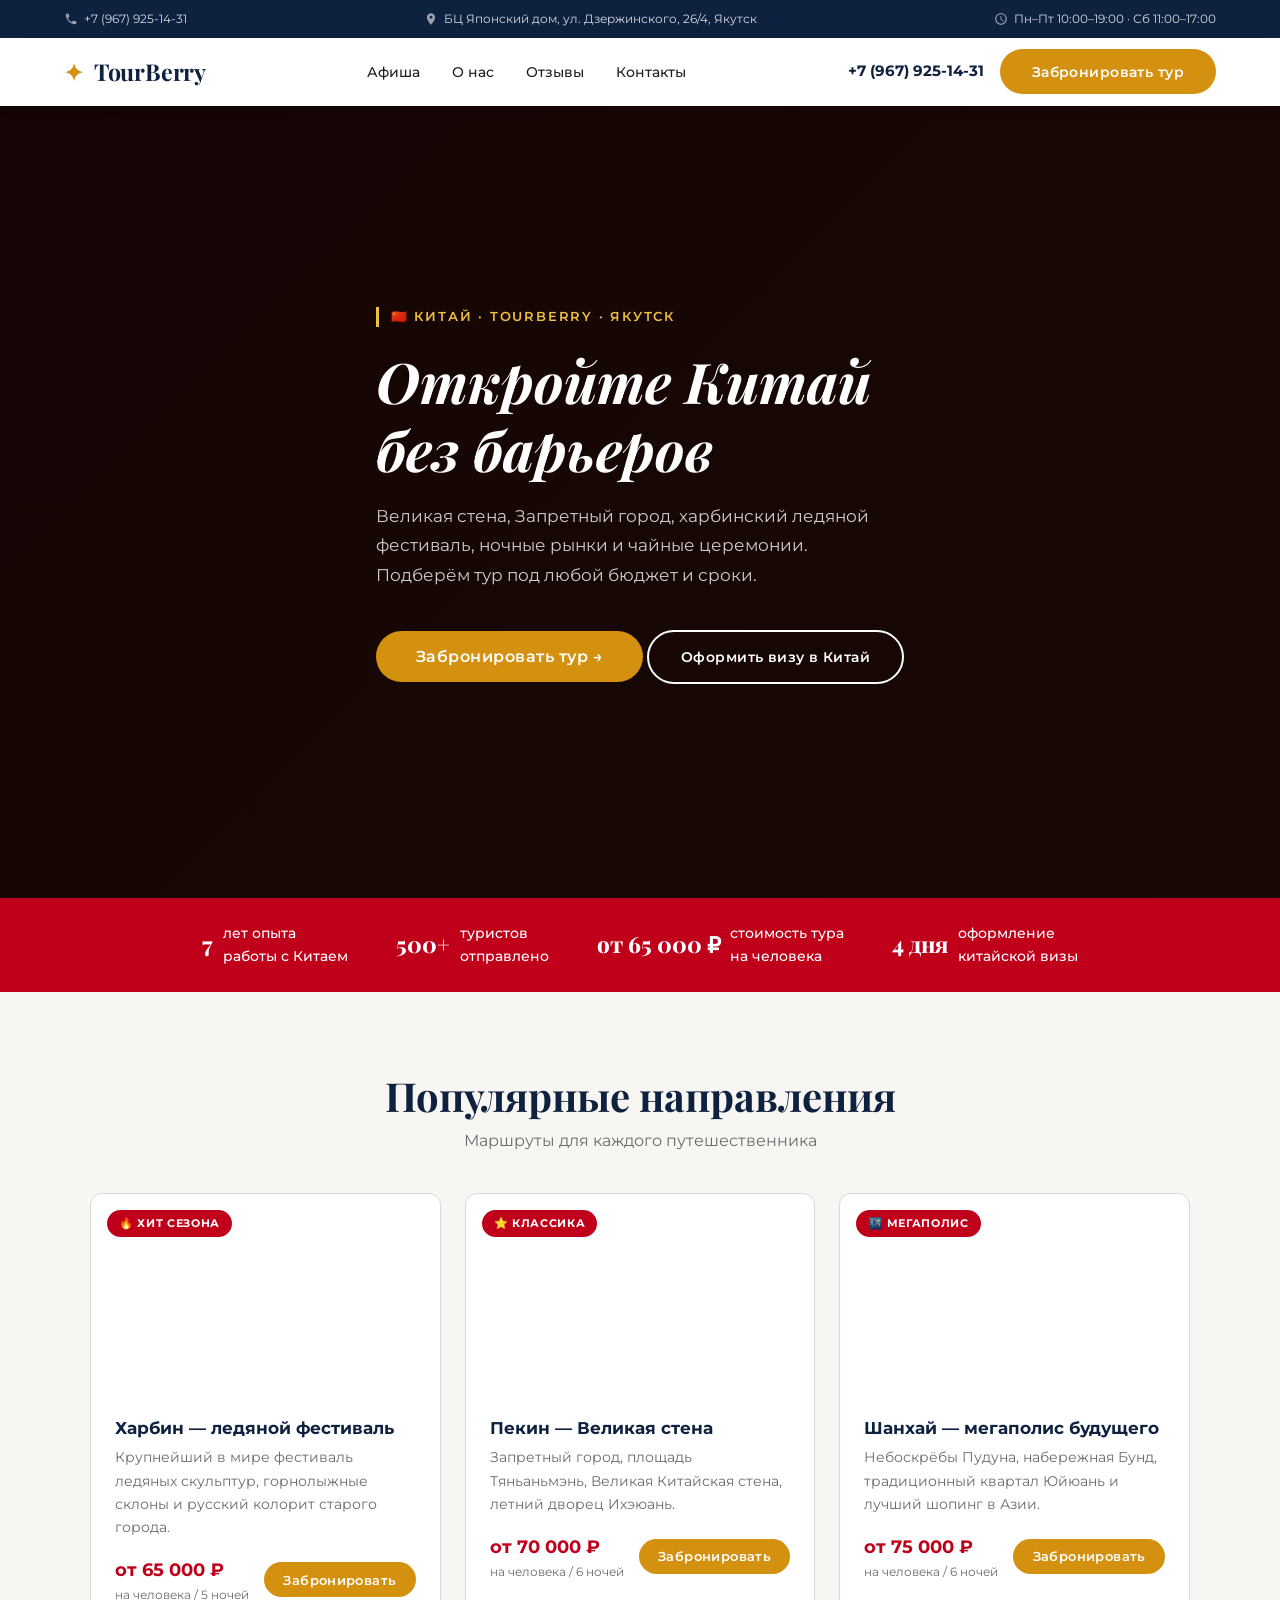
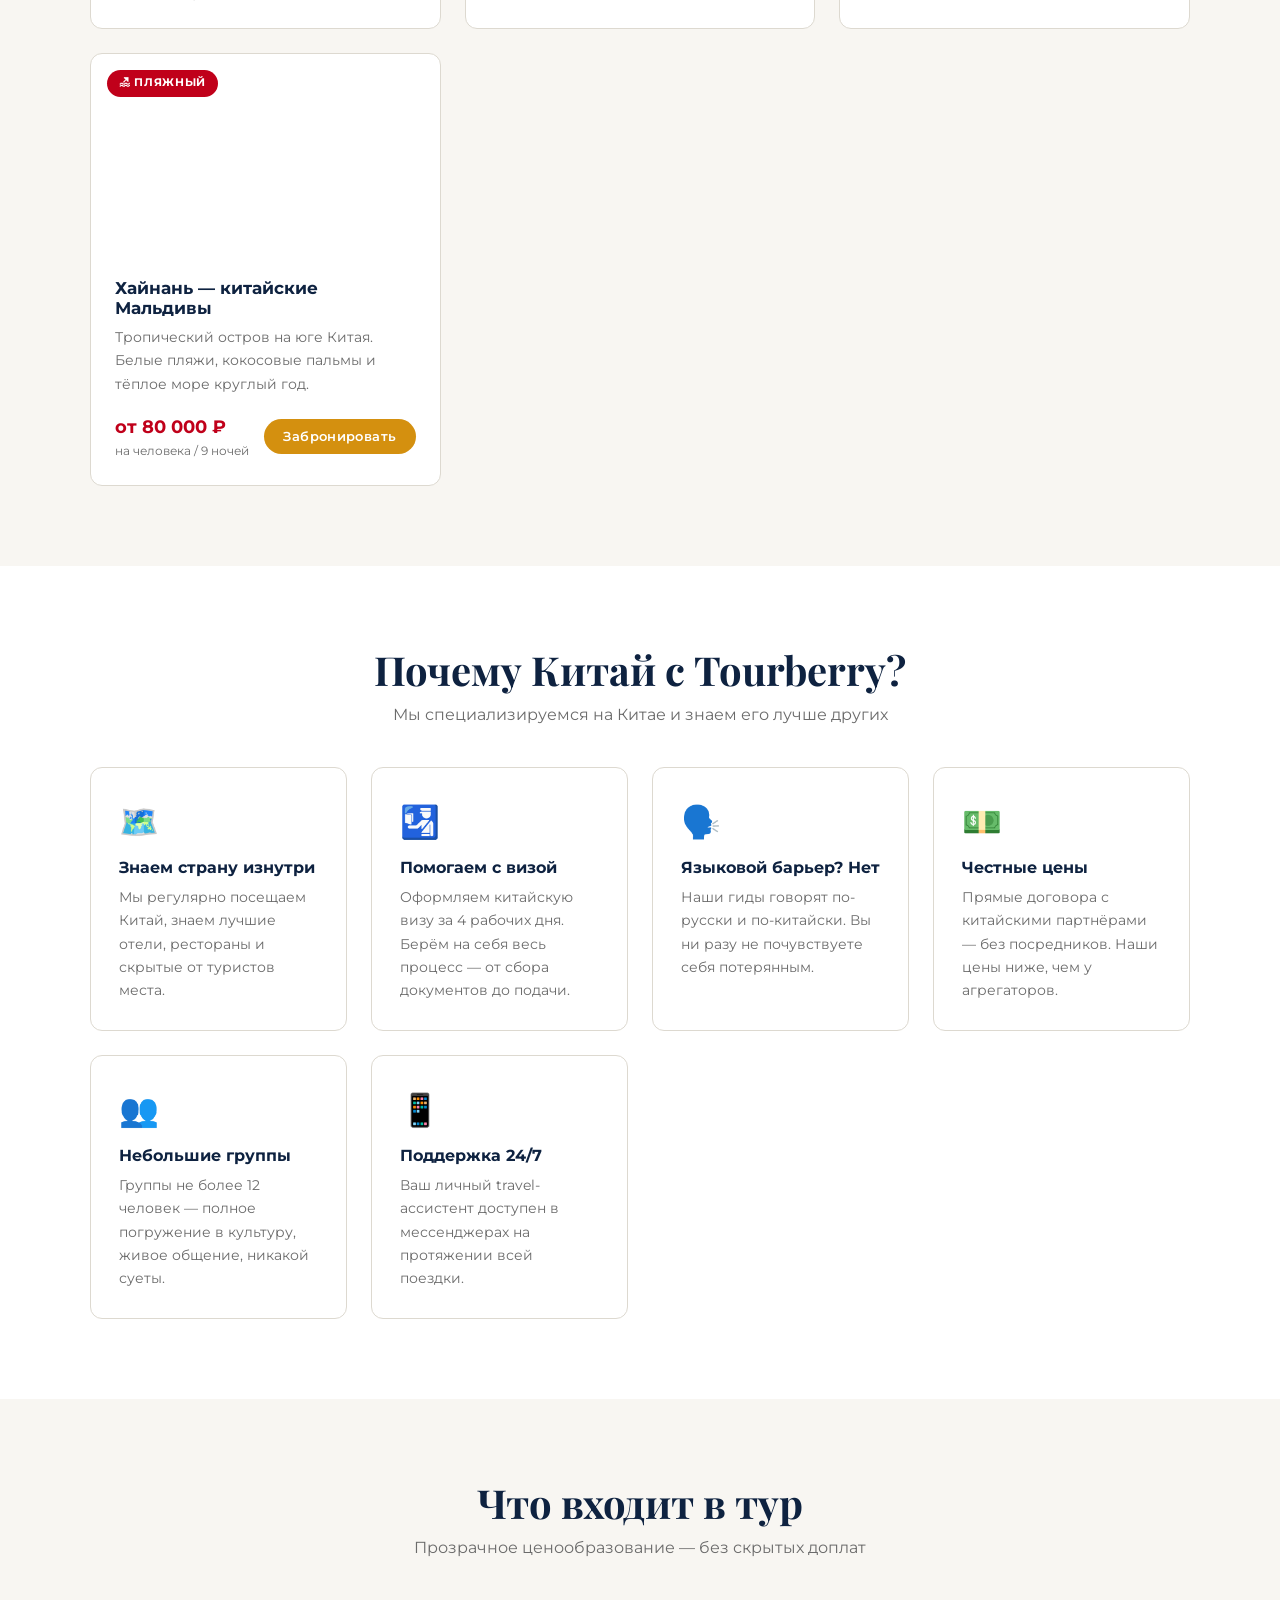
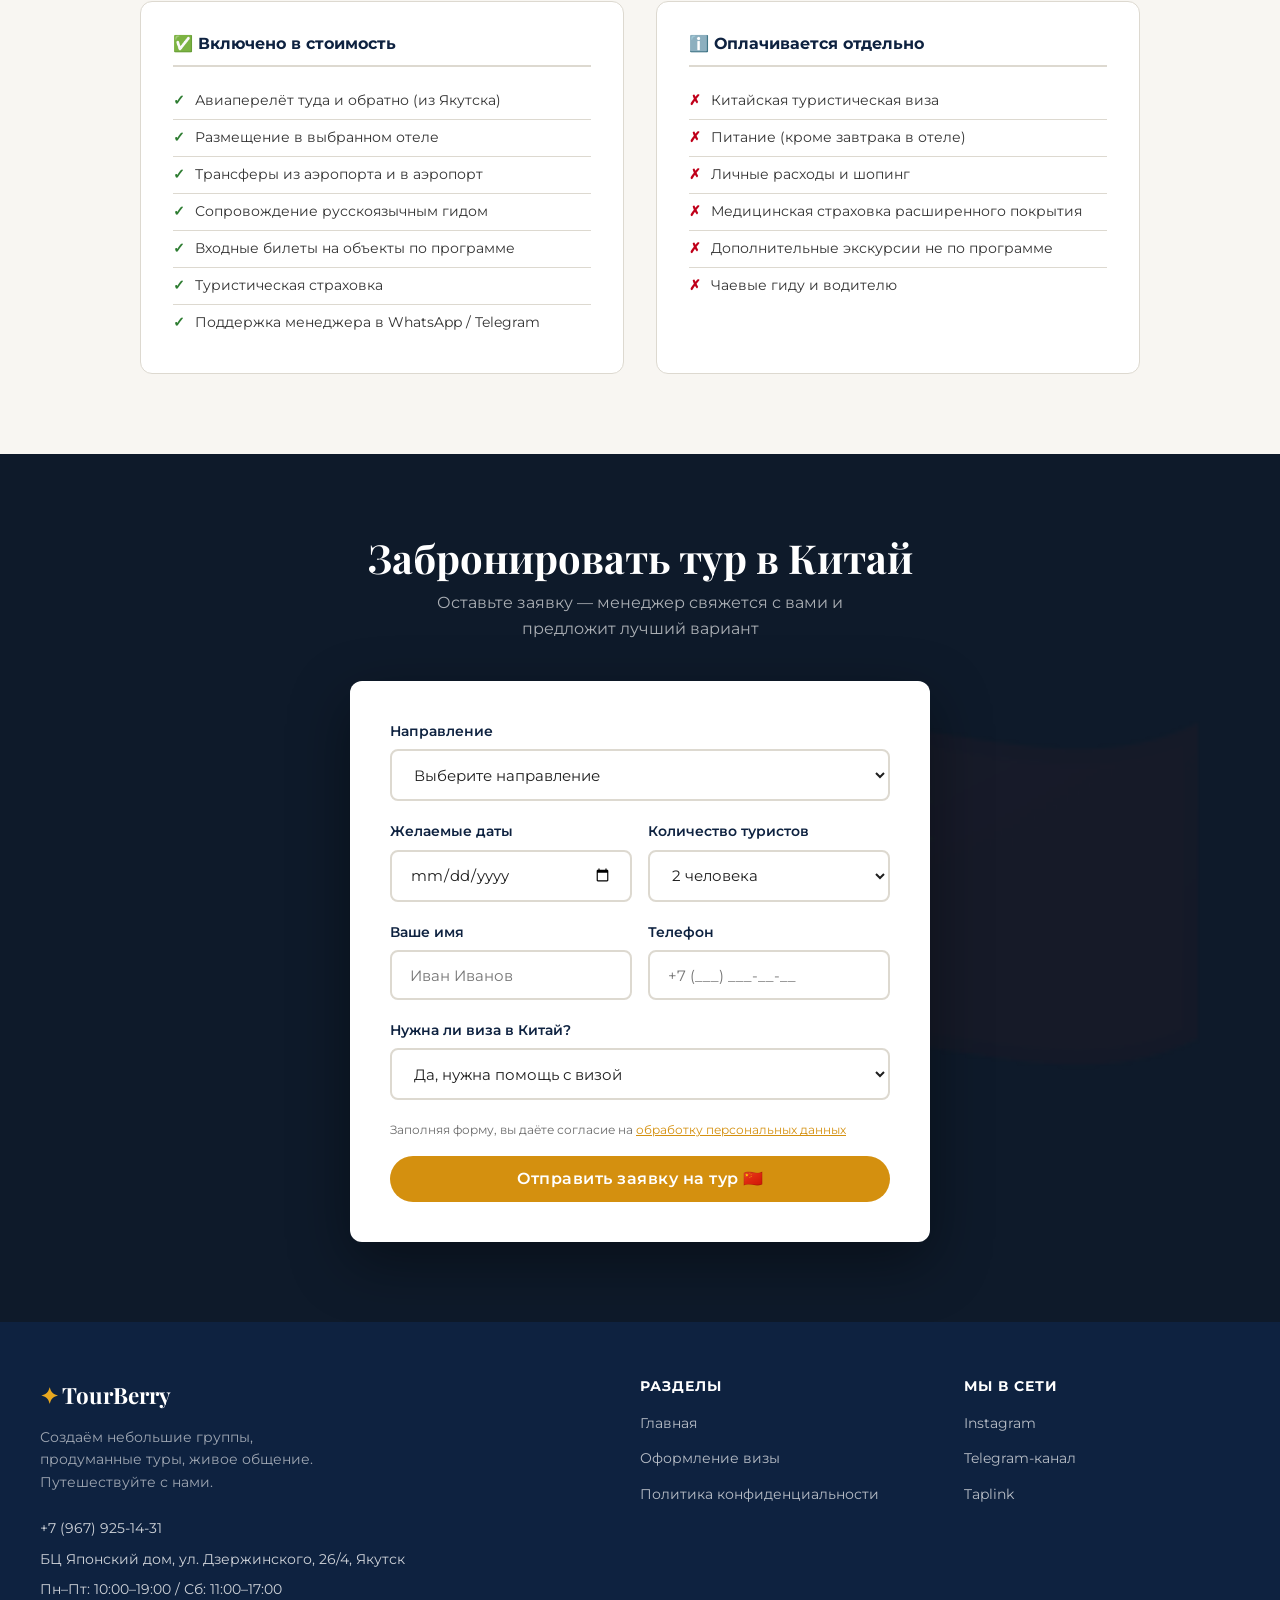
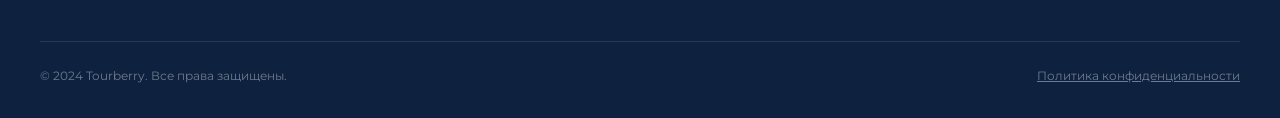
==== china.html @ c513f555 "Initial release: Tourberry travel agency website Full landing page with tour slider, booking modals," ====
<!DOCTYPE html>
<html lang="ru">
<head>
    <meta charset="UTF-8">
    <meta name="viewport" content="width=device-width, initial-scale=1.0">
    <title>Туры в Китай — Tourberry | Якутск</title>
    <meta name="description" content="Туры в Китай из Якутска от турагентства Tourberry. Харбин, Пекин, Шанхай, Хайнань. Лучшие цены, группы от 2 человек, помощь с визой.">
    <link rel="preconnect" href="https://fonts.googleapis.com">
    <link rel="preconnect" href="https://fonts.gstatic.com" crossorigin>
    <link href="https://fonts.googleapis.com/css2?family=Montserrat:ital,wght@0,300;0,400;0,500;0,600;0,700;0,800;1,400&family=Playfair+Display:ital,wght@0,400;0,600;0,700;1,400&display=swap" rel="stylesheet">
    <link rel="stylesheet" href="style.css">
    <style>
        /* HERO */
        .china-hero {
            position: relative;
            background: #1a0a04;
            min-height: 88vh;
            display: flex;
            align-items: center;
            overflow: hidden;
        }
        .china-hero-bg {
            position: absolute;
            inset: 0;
            background-image: url('https://images.unsplash.com/photo-1508804185872-d7badad00f7d?w=1920&q=80');
            background-size: cover;
            background-position: center 40%;
            opacity: .4;
        }
        .china-hero-overlay {
            position: absolute;
            inset: 0;
            background: linear-gradient(135deg, rgba(20,5,5,.88) 0%, rgba(20,5,5,.35) 100%);
        }
        .china-hero-content {
            position: relative;
            z-index: 2;
            max-width: 1200px;
            margin: 0 auto;
            padding: 5rem 1.5rem 6rem;
        }
        .china-eyebrow {
            display: inline-block;
            color: #f0c040;
            font-size: .8rem;
            font-weight: 600;
            letter-spacing: .14em;
            text-transform: uppercase;
            margin-bottom: 1.25rem;
            border-left: 3px solid #f0c040;
            padding-left: .75rem;
        }
        .china-hero-content h1 { color: #fff; max-width: 680px; margin-bottom: 1.25rem; font-style: italic; }
        .china-hero-content p { color: rgba(255,255,255,.8); font-size: 1.05rem; max-width: 520px; margin-bottom: 2.5rem; line-height: 1.75; }

        /* FACTS STRIP */
        .facts-strip {
            background: #c0001a;
            padding: 1.5rem;
        }
        .facts-inner {
            max-width: 1100px;
            margin: 0 auto;
            display: flex;
            flex-wrap: wrap;
            gap: 1rem 3rem;
            justify-content: center;
        }
        .fact-item { display: flex; align-items: center; gap: .6rem; color: #fff; font-size: .9rem; font-weight: 500; }
        .fact-item span.n { font-size: 1.4rem; font-weight: 800; font-family: 'Playfair Display', serif; }

        /* DESTINATIONS */
        .dest-section { padding: 5rem 1.5rem; background: var(--off-white); }
        .dest-grid {
            max-width: 1100px;
            margin: 0 auto;
            display: grid;
            grid-template-columns: repeat(auto-fit, minmax(260px, 1fr));
            gap: 1.5rem;
        }
        .dest-card {
            border-radius: var(--radius);
            overflow: hidden;
            border: 1px solid var(--border);
            background: #fff;
            transition: all .28s;
        }
        .dest-card:hover { box-shadow: var(--shadow-lg); transform: translateY(-4px); }
        .dest-img {
            height: 200px;
            background-size: cover;
            background-position: center;
            position: relative;
        }
        .dest-badge {
            position: absolute;
            top: 1rem;
            left: 1rem;
            background: #c0001a;
            color: #fff;
            font-size: .7rem;
            font-weight: 700;
            letter-spacing: .06em;
            text-transform: uppercase;
            padding: .28rem .75rem;
            border-radius: 50px;
        }
        .dest-body { padding: 1.5rem; }
        .dest-body h3 {
            font-family: 'Montserrat', sans-serif;
            font-size: 1.05rem;
            font-weight: 700;
            color: var(--navy);
            margin-bottom: .5rem;
        }
        .dest-body p { font-size: .88rem; color: var(--muted); line-height: 1.65; margin-bottom: 1rem; }
        .dest-footer { display: flex; justify-content: space-between; align-items: center; }
        .dest-price { font-size: 1.15rem; font-weight: 700; color: #c0001a; }
        .dest-price small { font-size: .75rem; font-weight: 400; color: var(--muted); display: block; }

        /* WHY CHINA */
        .why-china { padding: 5rem 1.5rem; background: #fff; }
        .why-china-grid {
            max-width: 1100px;
            margin: 0 auto;
            display: grid;
            grid-template-columns: repeat(auto-fit, minmax(220px, 1fr));
            gap: 1.5rem;
        }
        .wc-card {
            padding: 1.75rem;
            border-radius: var(--radius);
            border: 1px solid var(--border);
            transition: box-shadow .3s, transform .3s;
        }
        .wc-card:hover { box-shadow: var(--shadow-lg); transform: translateY(-4px); }
        .wc-icon { font-size: 2rem; margin-bottom: .75rem; }
        .wc-card h3 {
            font-family: 'Montserrat', sans-serif;
            font-size: .98rem;
            font-weight: 700;
            color: var(--navy);
            margin-bottom: .5rem;
        }
        .wc-card p { font-size: .88rem; color: var(--muted); line-height: 1.65; }

        /* INCLUDED */
        .included-section { padding: 5rem 1.5rem; background: var(--off-white); }
        .included-inner {
            max-width: 1000px;
            margin: 0 auto;
            display: grid;
            grid-template-columns: 1fr 1fr;
            gap: 2rem;
        }
        .incl-card {
            background: #fff;
            border-radius: var(--radius);
            padding: 2rem;
            border: 1px solid var(--border);
        }
        .incl-card h3 {
            font-family: 'Montserrat', sans-serif;
            font-weight: 700;
            font-size: 1rem;
            color: var(--navy);
            margin-bottom: 1rem;
            padding-bottom: .75rem;
            border-bottom: 2px solid var(--border);
        }
        .incl-card ul { list-style: none; padding: 0; }
        .incl-card li {
            font-size: .9rem;
            color: #333;
            padding: .45rem 0;
            border-bottom: 1px solid var(--border);
            display: flex;
            align-items: flex-start;
            gap: .6rem;
            line-height: 1.5;
        }
        .incl-card li:last-child { border-bottom: none; }
        .incl-card.yes li::before { content: '✓'; color: #2e7d32; font-weight: 700; flex-shrink: 0; }
        .incl-card.no li::before { content: '✗'; color: #c0001a; font-weight: 700; flex-shrink: 0; }

        /* CTA */
        .china-cta { padding: 5rem 1.5rem; background: #0e1a2a; position: relative; overflow: hidden; }
        .china-cta::before {
            content: '🇨🇳';
            position: absolute;
            font-size: 25rem;
            opacity: .04;
            top: 50%;
            right: 5%;
            transform: translateY(-50%);
            pointer-events: none;
        }
        .china-cta-inner { max-width: 580px; margin: 0 auto; position: relative; z-index: 2; }
        .china-cta .section-title h2 { color: #fff; }
        .china-cta .section-title p { color: rgba(255,255,255,.65); }
        .china-cta-card {
            background: #fff;
            border-radius: var(--radius);
            padding: 2.5rem;
            box-shadow: 0 20px 60px rgba(0,0,0,.4);
        }

        @media (max-width: 768px) {
            .included-inner { grid-template-columns: 1fr; }
            .china-hero { min-height: 75vh; }
            .china-hero-content { padding: 4rem 1.5rem 5rem; }
        }
    </style>
</head>
<body>

<!-- TOP BAR -->
<div class="top-bar">
    <div class="top-bar-inner">
        <div class="top-bar-group">
            <svg viewBox="0 0 24 24" fill="currentColor" width="14" height="14"><path d="M6.62 10.79c1.44 2.83 3.76 5.14 6.59 6.59l2.2-2.2c.27-.27.67-.36 1.02-.24 1.12.37 2.33.57 3.57.57.55 0 1 .45 1 1V20c0 .55-.45 1-1 1-9.39 0-17-7.61-17-17 0-.55.45-1 1-1h3.5c.55 0 1 .45 1 1 0 1.25.2 2.45.57 3.57.11.35.03.74-.25 1.02l-2.2 2.2z"/></svg>
            <a href="tel:+79679251431">+7 (967) 925-14-31</a>
        </div>
        <div class="top-bar-group">
            <svg viewBox="0 0 24 24" fill="currentColor" width="14" height="14"><path d="M12 2C8.13 2 5 5.13 5 9c0 5.25 7 13 7 13s7-7.75 7-13c0-3.87-3.13-7-7-7zm0 9.5c-1.38 0-2.5-1.12-2.5-2.5s1.12-2.5 2.5-2.5 2.5 1.12 2.5 2.5-1.12 2.5-2.5 2.5z"/></svg>
            <span>БЦ Японский дом, ул. Дзержинского, 26/4, Якутск</span>
        </div>
        <div class="top-bar-group">
            <svg viewBox="0 0 24 24" fill="currentColor" width="14" height="14"><path d="M11.99 2C6.47 2 2 6.48 2 12s4.47 10 9.99 10C17.52 22 22 17.52 22 12S17.52 2 11.99 2zm.01 18c-4.42 0-8-3.58-8-8s3.58-8 8-8 8 3.58 8 8-3.58 8-8 8zm.5-13H11v6l5.25 3.15.75-1.23-4.5-2.67V7z"/></svg>
            <span>Пн–Пт 10:00–19:00 · Сб 11:00–17:00</span>
        </div>
    </div>
</div>

<!-- NAVBAR -->
<nav class="navbar">
    <div class="nav-inner">
        <a href="index.html" class="nav-logo"><span class="star">✦</span>&nbsp;TourBerry</a>
        <ul class="nav-links">
            <li><a href="index.html#tours">Афиша</a></li>
            <li><a href="index.html#why-us">О нас</a></li>
            <li><a href="index.html#reviews">Отзывы</a></li>
            <li><a href="index.html#contact">Контакты</a></li>
        </ul>
        <div class="nav-cta">
            <a href="tel:+79679251431" class="nav-phone">+7 (967) 925-14-31</a>
            <button class="btn btn-primary" onclick="document.getElementById('china-form').scrollIntoView({behavior:'smooth'})">Забронировать тур</button>
        </div>
        <button class="hamburger" onclick="document.querySelector('.mobile-nav').classList.add('open')" aria-label="Меню">
            <span></span><span></span><span></span>
        </button>
    </div>
</nav>

<div class="mobile-nav">
    <button class="close-btn" onclick="this.closest('.mobile-nav').classList.remove('open')">✕</button>
    <a href="index.html">На главную</a>
    <a href="visa.html">Оформление визы</a>
    <a href="index.html#contact">Контакты</a>
    <a href="tel:+79679251431" class="btn btn-primary">Позвонить</a>
</div>

<!-- HERO -->
<section class="china-hero">
    <div class="china-hero-bg"></div>
    <div class="china-hero-overlay"></div>
    <div class="china-hero-content">
        <div class="china-eyebrow">🇨🇳 Китай · Tourberry · Якутск</div>
        <h1>Откройте Китай<br>без барьеров</h1>
        <p>Великая стена, Запретный город, харбинский ледяной фестиваль, ночные рынки и чайные церемонии. Подберём тур под любой бюджет и сроки.</p>
        <div class="hero-btns">
            <button class="btn btn-primary" onclick="document.getElementById('china-form').scrollIntoView({behavior:'smooth'})" style="font-size:1rem;padding:1rem 2.5rem;">
                Забронировать тур →
            </button>
            <a href="visa.html" class="btn btn-outline">Оформить визу в Китай</a>
        </div>
    </div>
</section>

<!-- FACTS STRIP -->
<div class="facts-strip">
    <div class="facts-inner">
        <div class="fact-item">
            <span class="n">7</span>
            <span>лет опыта<br>работы с Китаем</span>
        </div>
        <div class="fact-item">
            <span class="n">500+</span>
            <span>туристов<br>отправлено</span>
        </div>
        <div class="fact-item">
            <span class="n">от 65 000 ₽</span>
            <span>стоимость тура<br>на человека</span>
        </div>
        <div class="fact-item">
            <span class="n">4 дня</span>
            <span>оформление<br>китайской визы</span>
        </div>
    </div>
</div>

<!-- DESTINATIONS -->
<section class="dest-section">
    <div class="section-title">
        <h2>Популярные направления</h2>
        <p>Маршруты для каждого путешественника</p>
    </div>
    <div class="dest-grid">

        <div class="dest-card">
            <div class="dest-img" style="background-image:url('https://images.unsplash.com/photo-1611591437281-460bfbe1220a?w=800&q=80')">
                <span class="dest-badge">🔥 Хит сезона</span>
            </div>
            <div class="dest-body">
                <h3>Харбин — ледяной фестиваль</h3>
                <p>Крупнейший в мире фестиваль ледяных скульптур, горнолыжные склоны и русский колорит старого города.</p>
                <div class="dest-footer">
                    <div class="dest-price">от 65 000 ₽ <small>на человека / 5 ночей</small></div>
                    <button class="btn btn-primary" style="padding:.6rem 1.2rem;font-size:.82rem;" onclick="document.getElementById('china-form').scrollIntoView({behavior:'smooth'})">Забронировать</button>
                </div>
            </div>
        </div>

        <div class="dest-card">
            <div class="dest-img" style="background-image:url('https://images.unsplash.com/photo-1508804185872-d7badad00f7d?w=800&q=80')">
                <span class="dest-badge">⭐ Классика</span>
            </div>
            <div class="dest-body">
                <h3>Пекин — Великая стена</h3>
                <p>Запретный город, площадь Тяньаньмэнь, Великая Китайская стена, летний дворец Ихэюань.</p>
                <div class="dest-footer">
                    <div class="dest-price">от 70 000 ₽ <small>на человека / 6 ночей</small></div>
                    <button class="btn btn-primary" style="padding:.6rem 1.2rem;font-size:.82rem;" onclick="document.getElementById('china-form').scrollIntoView({behavior:'smooth'})">Забронировать</button>
                </div>
            </div>
        </div>

        <div class="dest-card">
            <div class="dest-img" style="background-image:url('https://images.unsplash.com/photo-1548919973-5cef591cdbc9?w=800&q=80')">
                <span class="dest-badge">🌃 Мегаполис</span>
            </div>
            <div class="dest-body">
                <h3>Шанхай — мегаполис будущего</h3>
                <p>Небоскрёбы Пудуна, набережная Бунд, традиционный квартал Юйюань и лучший шопинг в Азии.</p>
                <div class="dest-footer">
                    <div class="dest-price">от 75 000 ₽ <small>на человека / 6 ночей</small></div>
                    <button class="btn btn-primary" style="padding:.6rem 1.2rem;font-size:.82rem;" onclick="document.getElementById('china-form').scrollIntoView({behavior:'smooth'})">Забронировать</button>
                </div>
            </div>
        </div>

        <div class="dest-card">
            <div class="dest-img" style="background-image:url('https://images.unsplash.com/photo-1559592413-7cec4d0cae2b?w=800&q=80')">
                <span class="dest-badge">🏖 Пляжный</span>
            </div>
            <div class="dest-body">
                <h3>Хайнань — китайские Мальдивы</h3>
                <p>Тропический остров на юге Китая. Белые пляжи, кокосовые пальмы и тёплое море круглый год.</p>
                <div class="dest-footer">
                    <div class="dest-price">от 80 000 ₽ <small>на человека / 9 ночей</small></div>
                    <button class="btn btn-primary" style="padding:.6rem 1.2rem;font-size:.82rem;" onclick="document.getElementById('china-form').scrollIntoView({behavior:'smooth'})">Забронировать</button>
                </div>
            </div>
        </div>

    </div>
</section>

<!-- WHY CHINA WITH US -->
<section class="why-china">
    <div class="section-title">
        <h2>Почему Китай с Tourberry?</h2>
        <p>Мы специализируемся на Китае и знаем его лучше других</p>
    </div>
    <div class="why-china-grid">
        <div class="wc-card">
            <div class="wc-icon">🗺️</div>
            <h3>Знаем страну изнутри</h3>
            <p>Мы регулярно посещаем Китай, знаем лучшие отели, рестораны и скрытые от туристов места.</p>
        </div>
        <div class="wc-card">
            <div class="wc-icon">🛂</div>
            <h3>Помогаем с визой</h3>
            <p>Оформляем китайскую визу за 4 рабочих дня. Берём на себя весь процесс — от сбора документов до подачи.</p>
        </div>
        <div class="wc-card">
            <div class="wc-icon">🗣️</div>
            <h3>Языковой барьер? Нет</h3>
            <p>Наши гиды говорят по-русски и по-китайски. Вы ни разу не почувствуете себя потерянным.</p>
        </div>
        <div class="wc-card">
            <div class="wc-icon">💵</div>
            <h3>Честные цены</h3>
            <p>Прямые договора с китайскими партнёрами — без посредников. Наши цены ниже, чем у агрегаторов.</p>
        </div>
        <div class="wc-card">
            <div class="wc-icon">👥</div>
            <h3>Небольшие группы</h3>
            <p>Группы не более 12 человек — полное погружение в культуру, живое общение, никакой суеты.</p>
        </div>
        <div class="wc-card">
            <div class="wc-icon">📱</div>
            <h3>Поддержка 24/7</h3>
            <p>Ваш личный travel-ассистент доступен в мессенджерах на протяжении всей поездки.</p>
        </div>
    </div>
</section>

<!-- INCLUDED/EXCLUDED -->
<section class="included-section">
    <div class="section-title">
        <h2>Что входит в тур</h2>
        <p>Прозрачное ценообразование — без скрытых доплат</p>
    </div>
    <div class="included-inner">
        <div class="incl-card yes">
            <h3>✅ Включено в стоимость</h3>
            <ul>
                <li>Авиаперелёт туда и обратно (из Якутска)</li>
                <li>Размещение в выбранном отеле</li>
                <li>Трансферы из аэропорта и в аэропорт</li>
                <li>Сопровождение русскоязычным гидом</li>
                <li>Входные билеты на объекты по программе</li>
                <li>Туристическая страховка</li>
                <li>Поддержка менеджера в WhatsApp / Telegram</li>
            </ul>
        </div>
        <div class="incl-card no">
            <h3>ℹ️ Оплачивается отдельно</h3>
            <ul>
                <li>Китайская туристическая виза</li>
                <li>Питание (кроме завтрака в отеле)</li>
                <li>Личные расходы и шопинг</li>
                <li>Медицинская страховка расширенного покрытия</li>
                <li>Дополнительные экскурсии не по программе</li>
                <li>Чаевые гиду и водителю</li>
            </ul>
        </div>
    </div>
</section>

<!-- CTA FORM -->
<section class="china-cta" id="china-form">
    <div class="china-cta-inner">
        <div class="section-title">
            <h2>Забронировать тур в Китай</h2>
            <p>Оставьте заявку — менеджер свяжется с вами и предложит лучший вариант</p>
        </div>
        <div class="china-cta-card">
            <form id="china-tour-form" onsubmit="handleChina(event)">
                <div class="form-group">
                    <label>Направление</label>
                    <select required>
                        <option value="">Выберите направление</option>
                        <option>Харбин — ледяной фестиваль</option>
                        <option>Пекин — Великая стена</option>
                        <option>Шанхай</option>
                        <option>Хайнань (пляжный отдых)</option>
                        <option>Пекин + Шанхай (комбо)</option>
                        <option>Другое / не определился</option>
                    </select>
                </div>
                <div class="form-row">
                    <div class="form-group">
                        <label>Желаемые даты</label>
                        <input type="date" id="china-date">
                    </div>
                    <div class="form-group">
                        <label>Количество туристов</label>
                        <select>
                            <option>1 человек</option>
                            <option selected>2 человека</option>
                            <option>3 человека</option>
                            <option>4+ человек</option>
                        </select>
                    </div>
                </div>
                <div class="form-row">
                    <div class="form-group">
                        <label>Ваше имя</label>
                        <input type="text" placeholder="Иван Иванов" required>
                    </div>
                    <div class="form-group">
                        <label>Телефон</label>
                        <input type="tel" placeholder="+7 (___) ___-__-__" required>
                    </div>
                </div>
                <div class="form-group">
                    <label>Нужна ли виза в Китай?</label>
                    <select>
                        <option>Да, нужна помощь с визой</option>
                        <option>Виза уже есть</option>
                        <option>Не уверен, уточните</option>
                    </select>
                </div>
                <p class="consent-note" style="margin-bottom:1rem;">
                    Заполняя форму, вы даёте согласие на <a href="privacy.html">обработку персональных данных</a>
                </p>
                <button type="submit" class="btn btn-primary" style="width:100%;font-size:1rem;">
                    Отправить заявку на тур 🇨🇳
                </button>
                <div class="success-msg" id="china-success">
                    Заявка принята! Наш менеджер свяжется с вами в течение часа. ✓
                </div>
            </form>
        </div>
    </div>
</section>

<!-- FOOTER -->
<footer>
    <div class="footer-inner">
        <div>
            <div class="footer-logo"><span>✦</span> TourBerry</div>
            <p class="footer-tagline">Создаём небольшие группы, продуманные туры, живое общение. Путешествуйте с нами.</p>
            <div class="footer-contact">
                <a href="tel:+79679251431">+7 (967) 925-14-31</a>
                <span>БЦ Японский дом, ул. Дзержинского, 26/4, Якутск</span>
                <span>Пн–Пт: 10:00–19:00 / Сб: 11:00–17:00</span>
            </div>
        </div>
        <div class="footer-col">
            <h4>Разделы</h4>
            <ul class="footer-links">
                <li><a href="index.html">Главная</a></li>
                <li><a href="visa.html">Оформление визы</a></li>
                <li><a href="privacy.html">Политика конфиденциальности</a></li>
            </ul>
        </div>
        <div class="footer-col">
            <h4>Мы в сети</h4>
            <ul class="footer-links">
                <li><a href="https://instagram.com/tourberry_" target="_blank" rel="noopener noreferrer">Instagram</a></li>
                <li><a href="https://t.me/tourberry" target="_blank" rel="noopener noreferrer">Telegram-канал</a></li>
                <li><a href="https://taplink.cc/tourberry" target="_blank" rel="noopener noreferrer">Taplink</a></li>
            </ul>
        </div>
    </div>
    <div class="footer-bottom">
        <span>© 2024 Tourberry. Все права защищены.</span>
        <a href="privacy.html" style="color:inherit;text-decoration:underline;">Политика конфиденциальности</a>
    </div>
</footer>

<button class="scroll-top" id="scroll-top" onclick="window.scrollTo({top:0,behavior:'smooth'})" aria-label="Наверх">
    <svg width="20" height="20" viewBox="0 0 24 24" fill="currentColor"><path d="M7.41 15.41L12 10.83l4.59 4.58L18 14l-6-6-6 6z"/></svg>
</button>

<script>
    const s = document.getElementById('scroll-top');
    window.addEventListener('scroll', () => s.classList.toggle('visible', window.scrollY > 400), { passive: true });

    function handleChina(e) {
        e.preventDefault();
        const btn = e.target.querySelector('button[type="submit"]');
        btn.textContent = 'Отправка...';
        btn.disabled = true;
        setTimeout(() => {
            btn.style.display = 'none';
            document.getElementById('china-success').style.display = 'block';
        }, 700);
    }

    const cd = document.getElementById('china-date');
    if (cd) cd.min = new Date().toISOString().split('T')[0];
</script>
</body>
</html>
---- style.css ----
/* ===== RESET & BASE ===== */
*, *::before, *::after { box-sizing: border-box; margin: 0; padding: 0; }
html { scroll-behavior: smooth; }
body {
    font-family: 'Montserrat', sans-serif;
    color: #1f1f1f;
    background: #fff;
    line-height: 1.6;
}
img { max-width: 100%; display: block; }
a { text-decoration: none; color: inherit; }
button { cursor: pointer; border: none; background: none; font-family: inherit; }

/* ===== VARIABLES ===== */
:root {
    --navy: #0e2240;
    --navy-mid: #1a3560;
    --gold: #c8860a;
    --gold-light: #e8a820;
    --gold-btn: #d4900f;
    --off-white: #f8f6f2;
    --light: #f0eed9;
    --border: #ddd9d0;
    --text: #1f1f1f;
    --muted: #6b6b6b;
    --white: #fff;
    --radius: 12px;
    --shadow: 0 4px 24px rgba(14,34,64,.10);
    --shadow-lg: 0 8px 40px rgba(14,34,64,.16);
}

/* ===== TYPOGRAPHY ===== */
h1, h2, h3, h4 { font-family: 'Playfair Display', serif; line-height: 1.2; }
h1 { font-size: clamp(2rem, 5vw, 3.5rem); }
h2 { font-size: clamp(1.6rem, 4vw, 2.5rem); }
h3 { font-size: clamp(1.1rem, 3vw, 1.5rem); }

.section-title { text-align: center; margin-bottom: 2.5rem; }
.section-title h2 { color: var(--navy); margin-bottom: .5rem; }
.section-title p { color: var(--muted); font-size: 1rem; max-width: 500px; margin: 0 auto; }

/* ===== BUTTONS ===== */
.btn {
    display: inline-block;
    padding: .85rem 2rem;
    border-radius: 50px;
    font-family: 'Montserrat', sans-serif;
    font-weight: 600;
    font-size: .9rem;
    letter-spacing: .03em;
    transition: all .25s ease;
    cursor: pointer;
    border: none;
    text-align: center;
}
.btn-primary { background: var(--gold-btn); color: #fff; }
.btn-primary:hover { background: var(--gold); transform: translateY(-2px); box-shadow: 0 4px 16px rgba(200,134,10,.4); }
.btn-outline { border: 2px solid #fff; color: #fff; background: transparent; }
.btn-outline:hover { background: rgba(255,255,255,.15); transform: translateY(-2px); }
.btn-navy { background: var(--navy); color: #fff; }
.btn-navy:hover { background: var(--navy-mid); transform: translateY(-2px); box-shadow: var(--shadow); }
.btn-gold-outline { border: 2px solid var(--gold-btn); color: var(--gold-btn); background: transparent; }
.btn-gold-outline:hover { background: var(--gold-btn); color: #fff; transform: translateY(-2px); }

/* ===== TOP BAR ===== */
.top-bar {
    background: var(--navy);
    color: rgba(255,255,255,.82);
    font-size: .78rem;
    padding: .55rem 0;
}
.top-bar-inner {
    max-width: 1200px;
    margin: 0 auto;
    padding: 0 1.5rem;
    display: flex;
    flex-wrap: wrap;
    gap: .6rem 2rem;
    align-items: center;
    justify-content: space-between;
}
.top-bar-group { display: flex; align-items: center; gap: .4rem; }
.top-bar-group svg { width: 14px; height: 14px; flex-shrink: 0; opacity: .7; }
.top-bar a:hover { color: var(--gold-light); }

/* ===== NAVBAR ===== */
.navbar {
    position: sticky;
    top: 0;
    z-index: 100;
    background: #fff;
    box-shadow: 0 2px 12px rgba(14,34,64,.08);
}
.nav-inner {
    max-width: 1200px;
    margin: 0 auto;
    padding: 0 1.5rem;
    display: flex;
    align-items: center;
    justify-content: space-between;
    height: 68px;
}
.nav-logo {
    display: flex;
    align-items: center;
    gap: .4rem;
    font-family: 'Playfair Display', serif;
    font-size: 1.45rem;
    font-weight: 700;
    color: var(--navy);
    letter-spacing: -.01em;
}
.nav-logo .star { color: var(--gold-btn); }
.nav-links { display: flex; gap: 2rem; list-style: none; }
.nav-links a { font-size: .9rem; font-weight: 500; color: var(--text); transition: color .2s; }
.nav-links a:hover { color: var(--gold-btn); }
.nav-cta { display: flex; gap: 1rem; align-items: center; }
.nav-phone { font-weight: 700; color: var(--navy); font-size: .95rem; white-space: nowrap; }
.hamburger { display: none; flex-direction: column; gap: 5px; padding: 5px; cursor: pointer; }
.hamburger span { display: block; width: 24px; height: 2px; background: var(--navy); border-radius: 2px; transition: all .3s; }

/* ===== MOBILE NAV ===== */
.mobile-nav {
    display: none;
    position: fixed;
    inset: 0;
    background: var(--navy);
    z-index: 200;
    flex-direction: column;
    align-items: center;
    justify-content: center;
    gap: 2rem;
}
.mobile-nav.open { display: flex; }
.mobile-nav a { color: #fff; font-size: 1.5rem; font-weight: 600; }
.mobile-nav .close-btn {
    position: absolute;
    top: 1.5rem;
    right: 1.5rem;
    color: #fff;
    font-size: 2rem;
    background: none;
    border: none;
    cursor: pointer;
    line-height: 1;
}

/* ===== FORMS ===== */
.form-group { margin-bottom: 1.25rem; }
.form-group label { display: block; font-size: .85rem; font-weight: 600; color: var(--navy); margin-bottom: .4rem; }
.form-group input,
.form-group textarea,
.form-group select {
    width: 100%;
    padding: .85rem 1.1rem;
    border: 2px solid var(--border);
    border-radius: 8px;
    font-family: inherit;
    font-size: .95rem;
    outline: none;
    transition: border-color .2s;
    background: #fff;
    color: var(--text);
    appearance: auto;
}
.form-group input:focus,
.form-group textarea:focus,
.form-group select:focus { border-color: var(--navy); }
.form-group textarea { resize: vertical; min-height: 100px; }
.form-row { display: grid; grid-template-columns: 1fr 1fr; gap: 1rem; }

.consent-note { font-size: .75rem; color: var(--muted); margin-top: .75rem; }
.consent-note a { color: var(--gold-btn); text-decoration: underline; }

.success-msg {
    display: none;
    text-align: center;
    padding: 1.25rem;
    background: #e8f5e9;
    border-radius: var(--radius);
    color: #2e7d32;
    font-weight: 500;
    margin-top: 1rem;
    font-size: .9rem;
}

/* ===== MODAL ===== */
.modal-backdrop {
    display: none;
    position: fixed;
    inset: 0;
    background: rgba(14,34,64,.65);
    z-index: 500;
    align-items: center;
    justify-content: center;
    padding: 1.5rem;
    backdrop-filter: blur(3px);
}
.modal-backdrop.open { display: flex; }
.modal {
    background: #fff;
    border-radius: 16px;
    max-width: 560px;
    width: 100%;
    padding: 2.5rem;
    position: relative;
    box-shadow: 0 20px 60px rgba(0,0,0,.25);
    max-height: 90vh;
    overflow-y: auto;
}
.modal-close {
    position: absolute;
    top: 1.25rem;
    right: 1.25rem;
    width: 36px;
    height: 36px;
    display: flex;
    align-items: center;
    justify-content: center;
    border-radius: 50%;
    background: var(--off-white);
    cursor: pointer;
    font-size: 1.2rem;
    color: var(--muted);
    transition: background .2s;
    border: none;
    line-height: 1;
}
.modal-close:hover { background: var(--border); }
.modal h3 { color: var(--navy); margin-bottom: .5rem; font-size: 1.4rem; }
.modal > p { color: var(--muted); font-size: .9rem; margin-bottom: 1.5rem; }

/* ===== FOOTER ===== */
footer { background: var(--navy); color: rgba(255,255,255,.8); padding: 3.5rem 1.5rem 2rem; }
.footer-inner {
    max-width: 1200px;
    margin: 0 auto;
    display: grid;
    grid-template-columns: 2fr 1fr 1fr;
    gap: 3rem;
    padding-bottom: 2.5rem;
    border-bottom: 1px solid rgba(255,255,255,.1);
}
.footer-logo { font-family: 'Playfair Display', serif; font-size: 1.4rem; font-weight: 700; color: #fff; margin-bottom: .75rem; }
.footer-logo span { color: var(--gold-light); }
.footer-tagline { font-size: .88rem; color: rgba(255,255,255,.6); line-height: 1.6; margin-bottom: 1.5rem; max-width: 300px; }
.footer-contact { font-size: .88rem; display: flex; flex-direction: column; gap: .5rem; }
.footer-contact a { color: rgba(255,255,255,.8); }
.footer-contact a:hover { color: var(--gold-light); }
.footer-col h4 {
    color: #fff;
    font-size: .85rem;
    font-weight: 700;
    letter-spacing: .07em;
    text-transform: uppercase;
    margin-bottom: 1rem;
    font-family: 'Montserrat', sans-serif;
}
.footer-links { list-style: none; display: flex; flex-direction: column; gap: .6rem; }
.footer-links a { font-size: .88rem; color: rgba(255,255,255,.7); transition: color .2s; }
.footer-links a:hover { color: var(--gold-light); }
.footer-bottom {
    max-width: 1200px;
    margin: 1.5rem auto 0;
    display: flex;
    justify-content: space-between;
    align-items: center;
    flex-wrap: wrap;
    gap: 1rem;
    font-size: .78rem;
    color: rgba(255,255,255,.4);
}

/* ===== SCROLL TOP ===== */
.scroll-top {
    position: fixed;
    bottom: 2rem;
    right: 2rem;
    width: 46px;
    height: 46px;
    border-radius: 50%;
    background: var(--navy);
    color: #fff;
    display: flex;
    align-items: center;
    justify-content: center;
    cursor: pointer;
    box-shadow: var(--shadow);
    opacity: 0;
    transform: translateY(10px);
    transition: all .3s;
    z-index: 90;
    border: none;
}
.scroll-top.visible { opacity: 1; transform: translateY(0); }
.scroll-top:hover { background: var(--navy-mid); }

/* ===== RESPONSIVE ===== */
@media (max-width: 900px) {
    .footer-inner { grid-template-columns: 1fr 1fr; }
    .footer-inner > :first-child { grid-column: 1 / -1; }
}
@media (max-width: 768px) {
    .nav-links, .nav-cta { display: none; }
    .hamburger { display: flex; }
    .top-bar-inner { justify-content: center; gap: .4rem 1rem; }
    .form-row { grid-template-columns: 1fr; }
    .footer-inner { grid-template-columns: 1fr; gap: 2rem; }
    .modal { padding: 1.75rem 1.25rem; }
}
@media (max-width: 480px) {
    .btn { padding: .75rem 1.5rem; font-size: .85rem; }
}
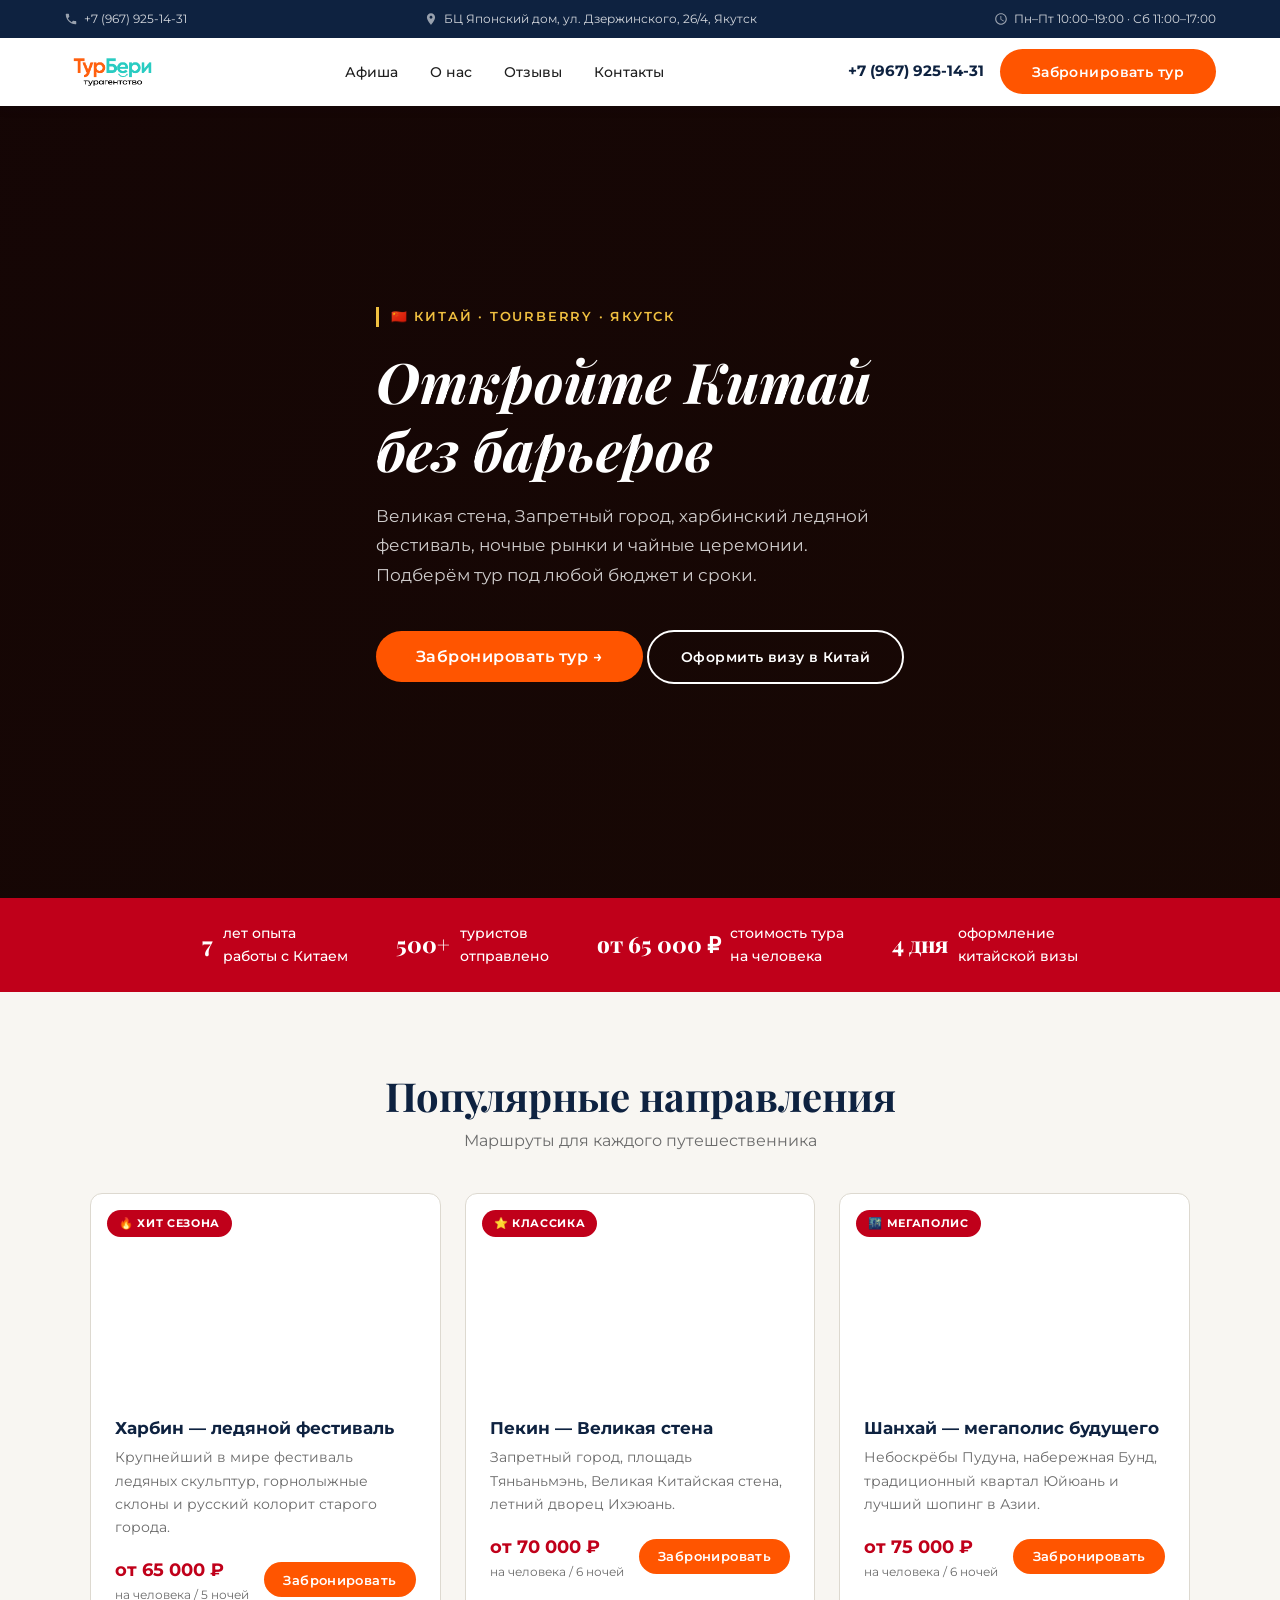
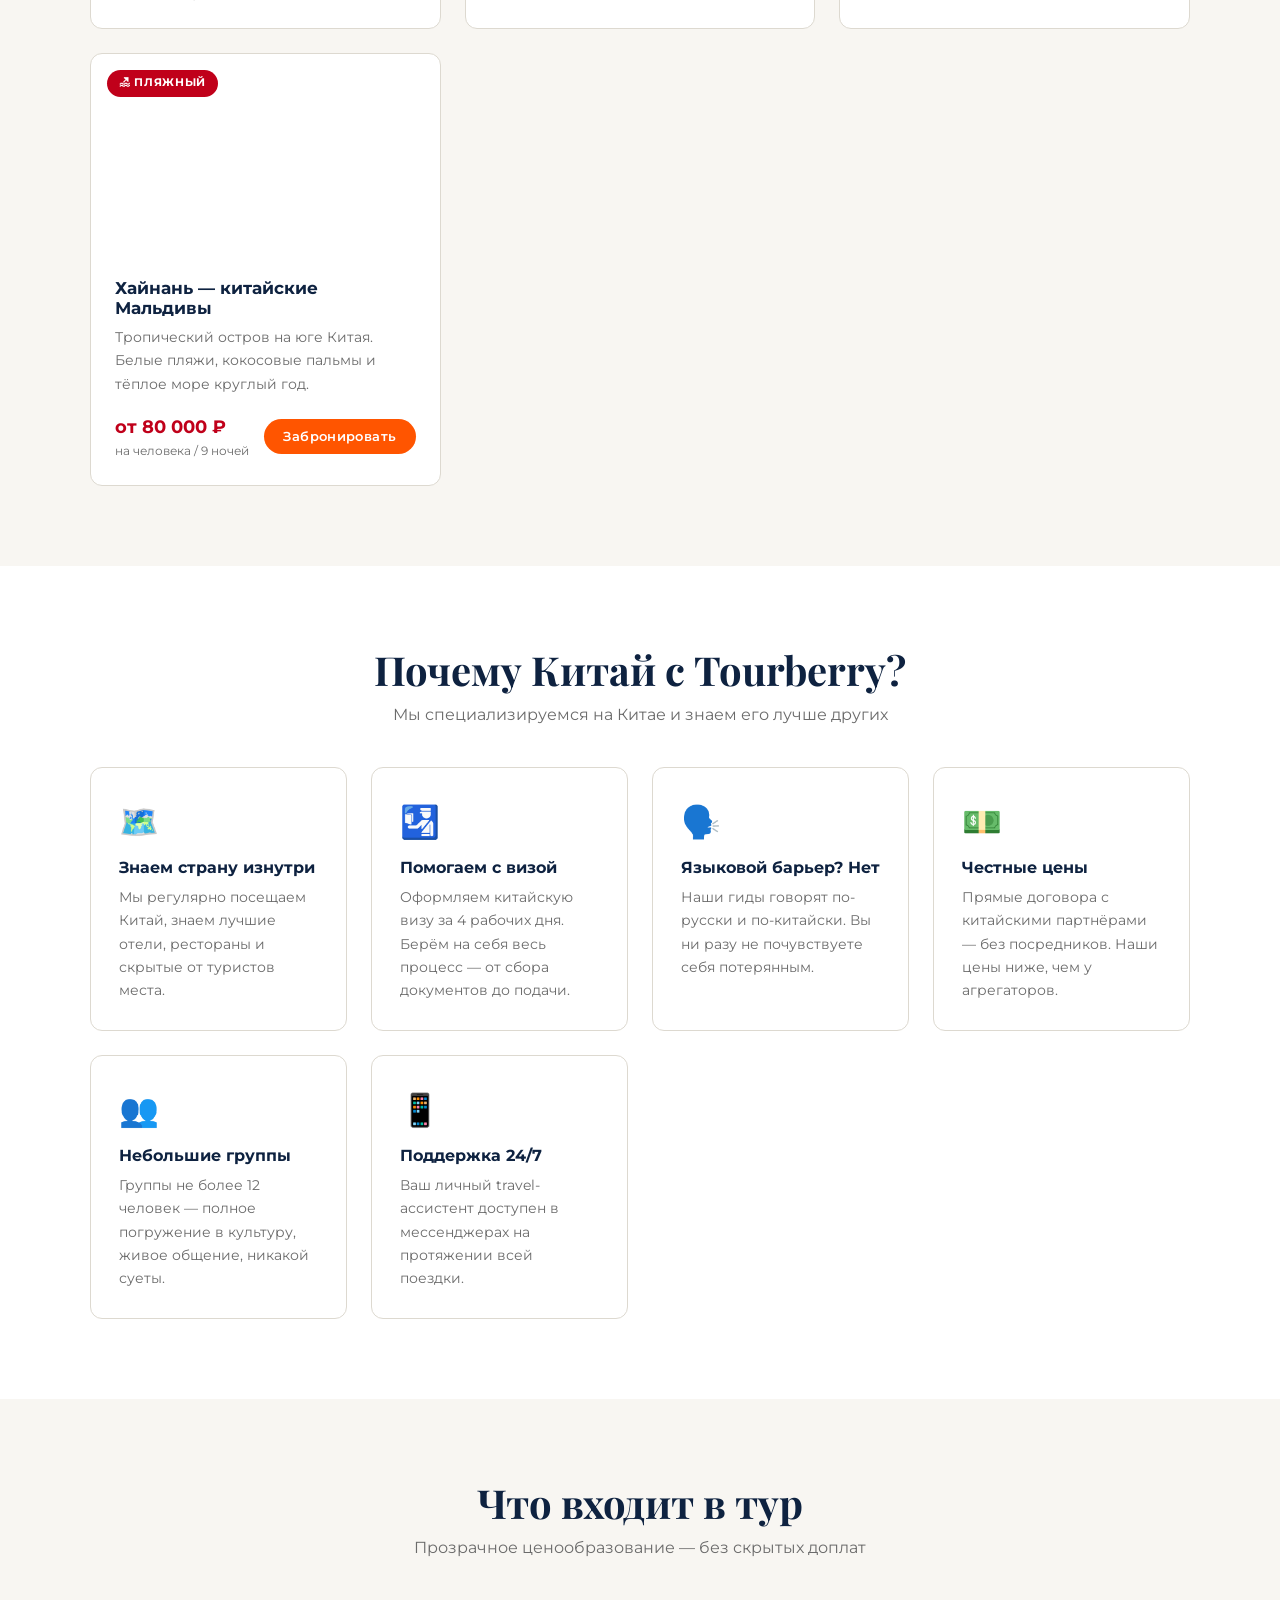
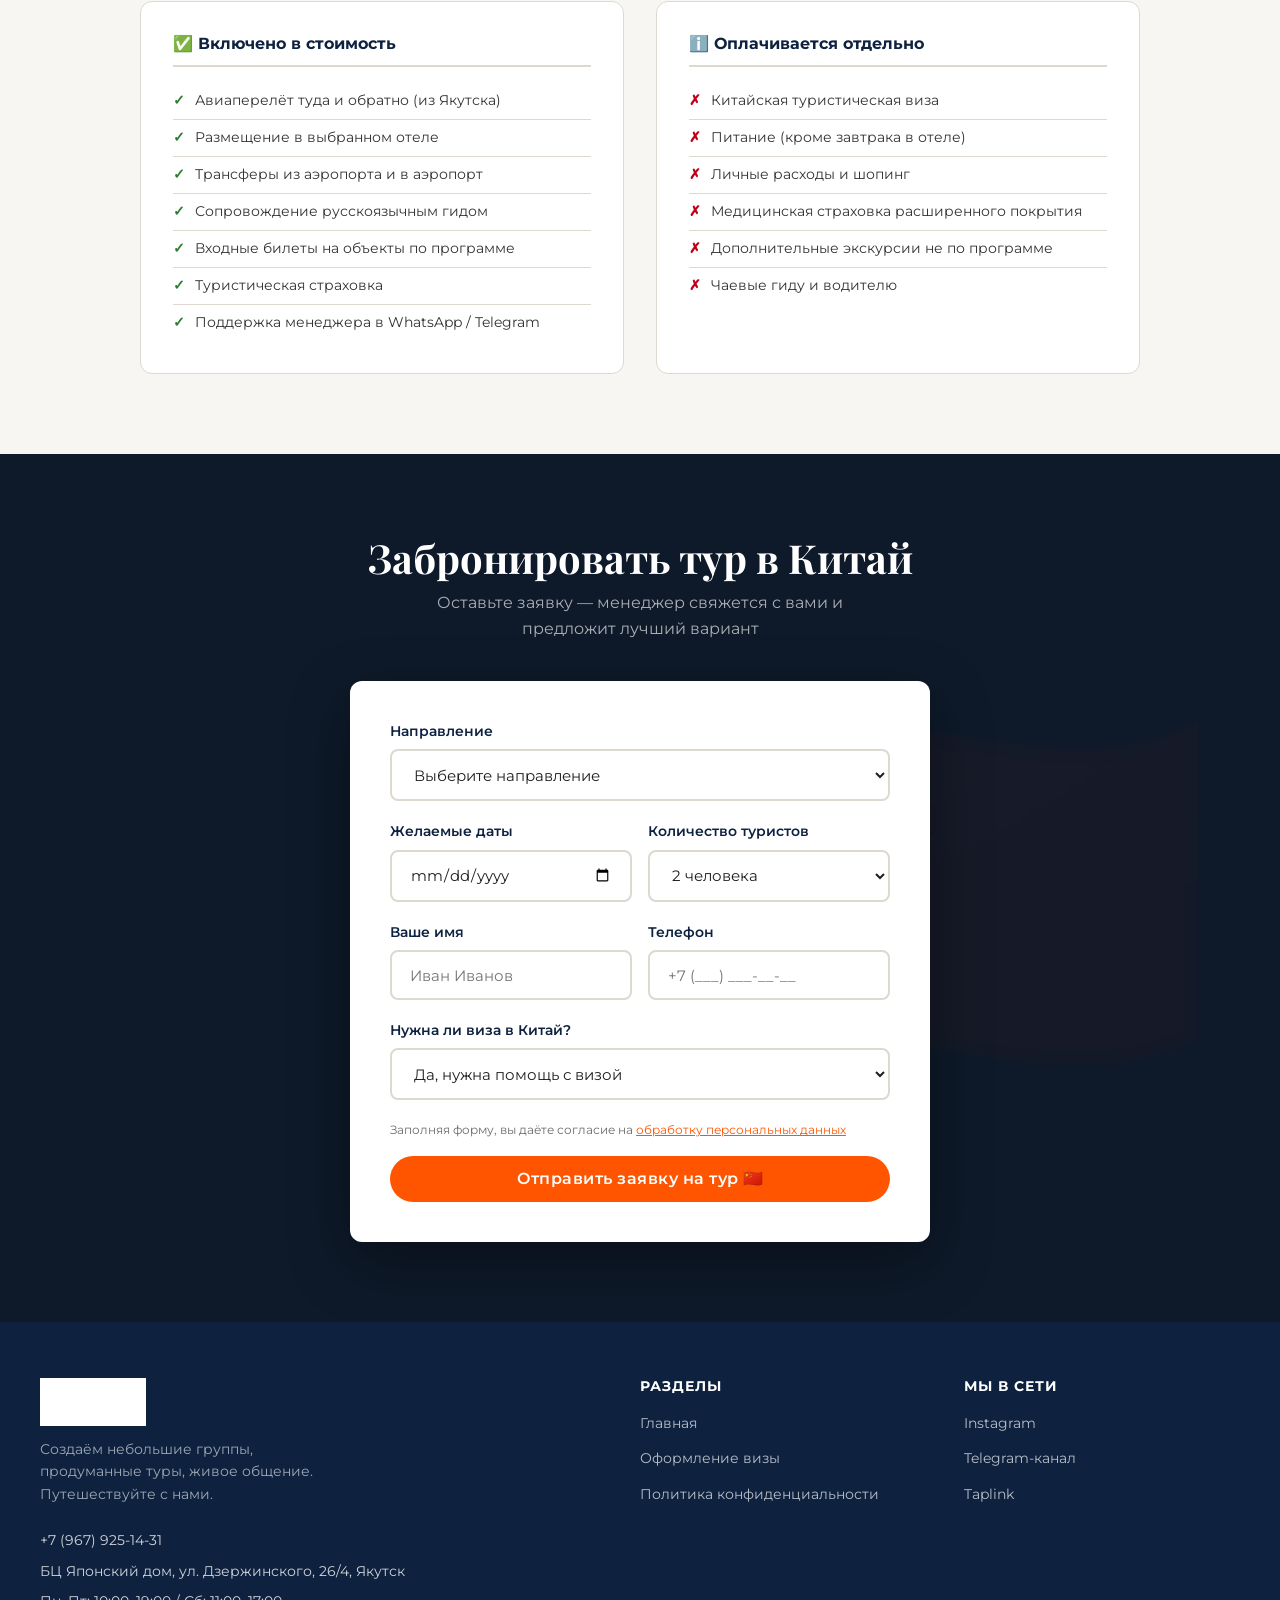
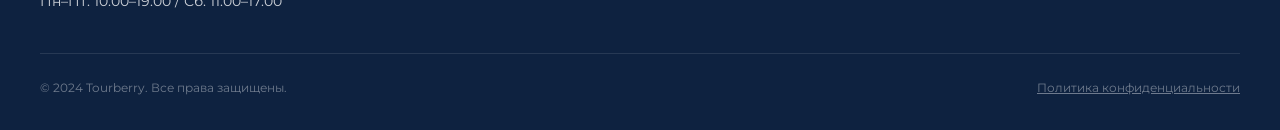
==== commit 3cb0bb33: "Rebrand: orange/teal palette, logo, director photo, new slides - Brand colors updated to #ff5500 (or" ====
--- a/china.html
+++ b/china.html
@@ -235,7 +235,7 @@
 <!-- NAVBAR -->
 <nav class="navbar">
     <div class="nav-inner">
-        <a href="index.html" class="nav-logo"><span class="star">✦</span>&nbsp;TourBerry</a>
+        <a href="index.html" class="nav-logo"><img src="logo.png" alt="TourBerry" style="height:44px;width:auto;"></a>
         <ul class="nav-links">
             <li><a href="index.html#tours">Афиша</a></li>
             <li><a href="index.html#why-us">О нас</a></li>
@@ -511,7 +511,7 @@
 <footer>
     <div class="footer-inner">
         <div>
-            <div class="footer-logo"><span>✦</span> TourBerry</div>
+            <div class="footer-logo"><img src="logo.png" alt="TourBerry" style="height:48px;width:auto;filter:brightness(0) invert(1);"></div>
             <p class="footer-tagline">Создаём небольшие группы, продуманные туры, живое общение. Путешествуйте с нами.</p>
             <div class="footer-contact">
                 <a href="tel:+79679251431">+7 (967) 925-14-31</a>
--- a/style.css
+++ b/style.css
@@ -15,9 +15,14 @@
 :root {
     --navy: #0e2240;
     --navy-mid: #1a3560;
-    --gold: #c8860a;
-    --gold-light: #e8a820;
-    --gold-btn: #d4900f;
+    --orange: #ff5500;
+    --orange-dark: #e04a00;
+    --teal: #3dc9bd;
+    --teal-dark: #2aada2;
+    /* legacy aliases so existing code keeps working */
+    --gold: #e04a00;
+    --gold-light: #3dc9bd;
+    --gold-btn: #ff5500;
     --off-white: #f8f6f2;
     --light: #f0eed9;
     --border: #ddd9d0;
@@ -53,14 +58,14 @@
     border: none;
     text-align: center;
 }
-.btn-primary { background: var(--gold-btn); color: #fff; }
-.btn-primary:hover { background: var(--gold); transform: translateY(-2px); box-shadow: 0 4px 16px rgba(200,134,10,.4); }
+.btn-primary { background: var(--orange); color: #fff; }
+.btn-primary:hover { background: var(--orange-dark); transform: translateY(-2px); box-shadow: 0 4px 16px rgba(255,85,0,.4); }
 .btn-outline { border: 2px solid #fff; color: #fff; background: transparent; }
 .btn-outline:hover { background: rgba(255,255,255,.15); transform: translateY(-2px); }
 .btn-navy { background: var(--navy); color: #fff; }
 .btn-navy:hover { background: var(--navy-mid); transform: translateY(-2px); box-shadow: var(--shadow); }
-.btn-gold-outline { border: 2px solid var(--gold-btn); color: var(--gold-btn); background: transparent; }
-.btn-gold-outline:hover { background: var(--gold-btn); color: #fff; transform: translateY(-2px); }
+.btn-gold-outline { border: 2px solid var(--orange); color: var(--orange); background: transparent; }
+.btn-gold-outline:hover { background: var(--orange); color: #fff; transform: translateY(-2px); }
 
 /* ===== TOP BAR ===== */
 .top-bar {
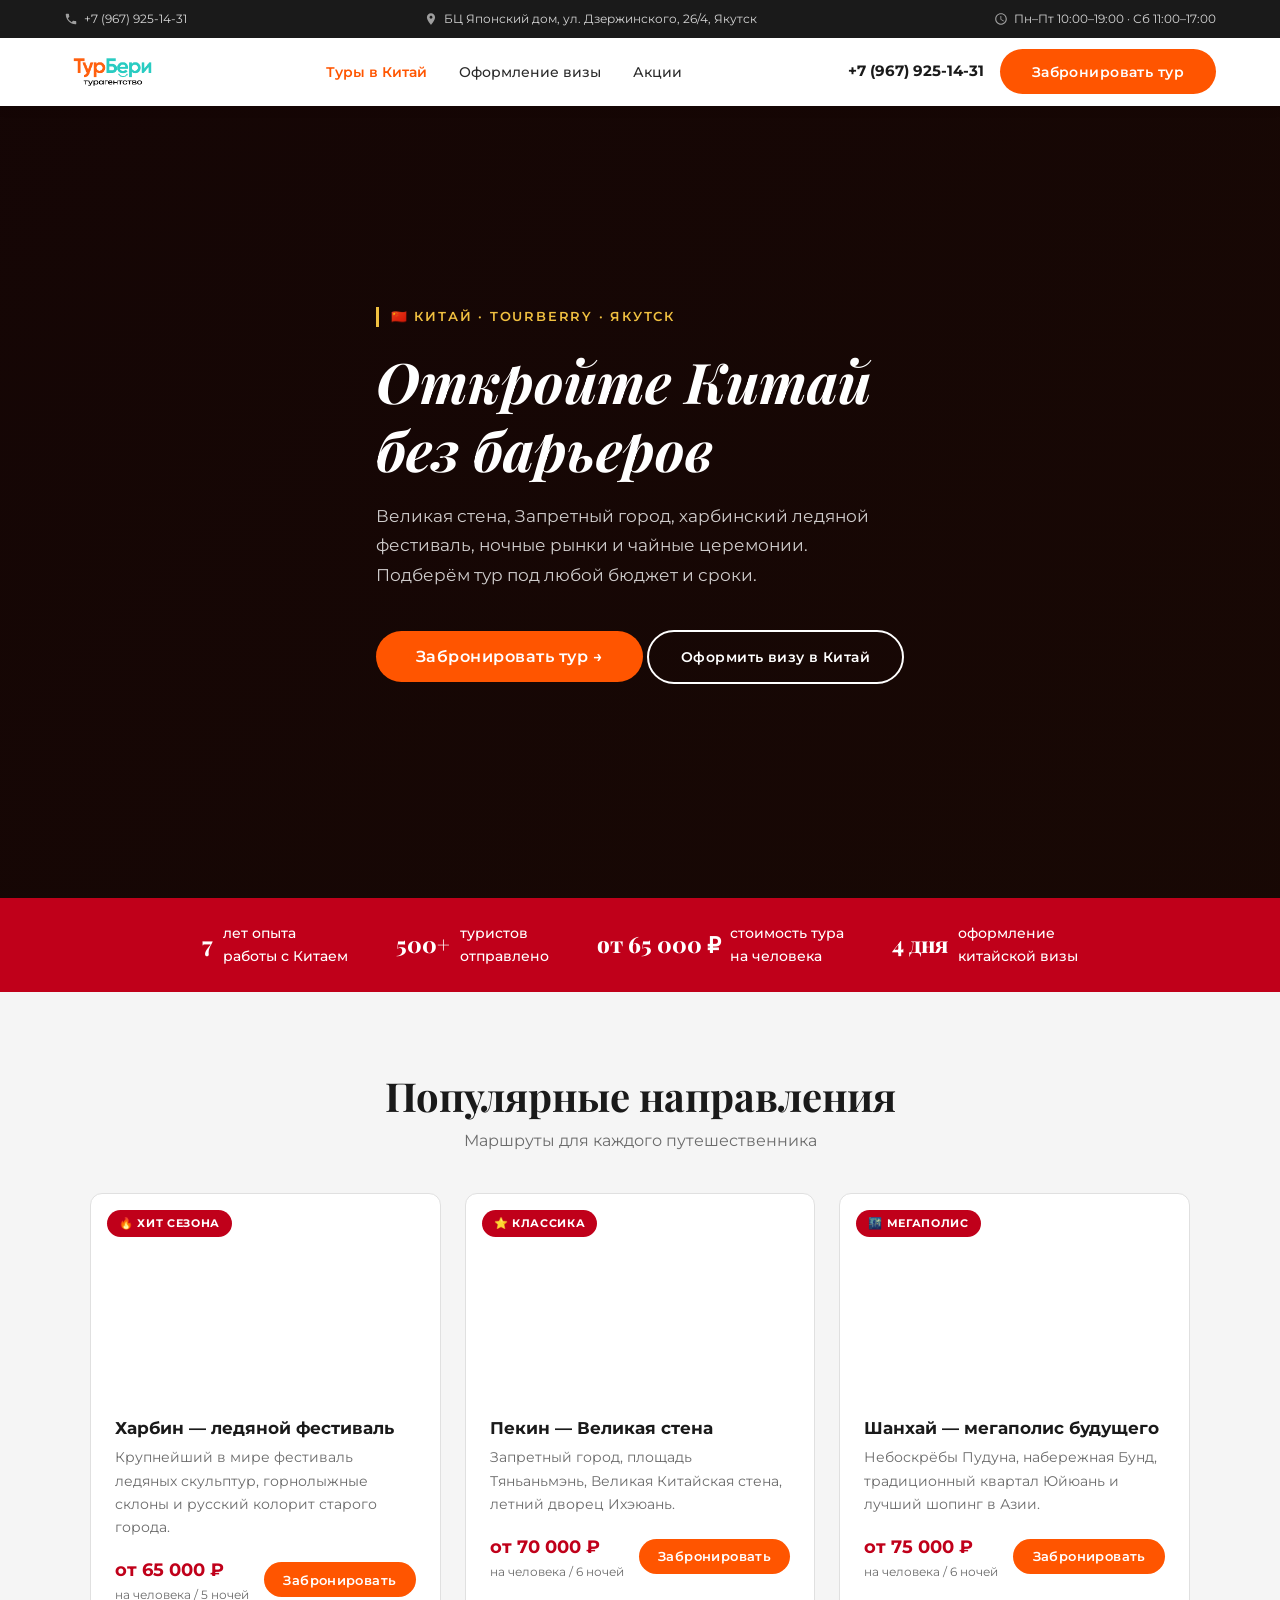
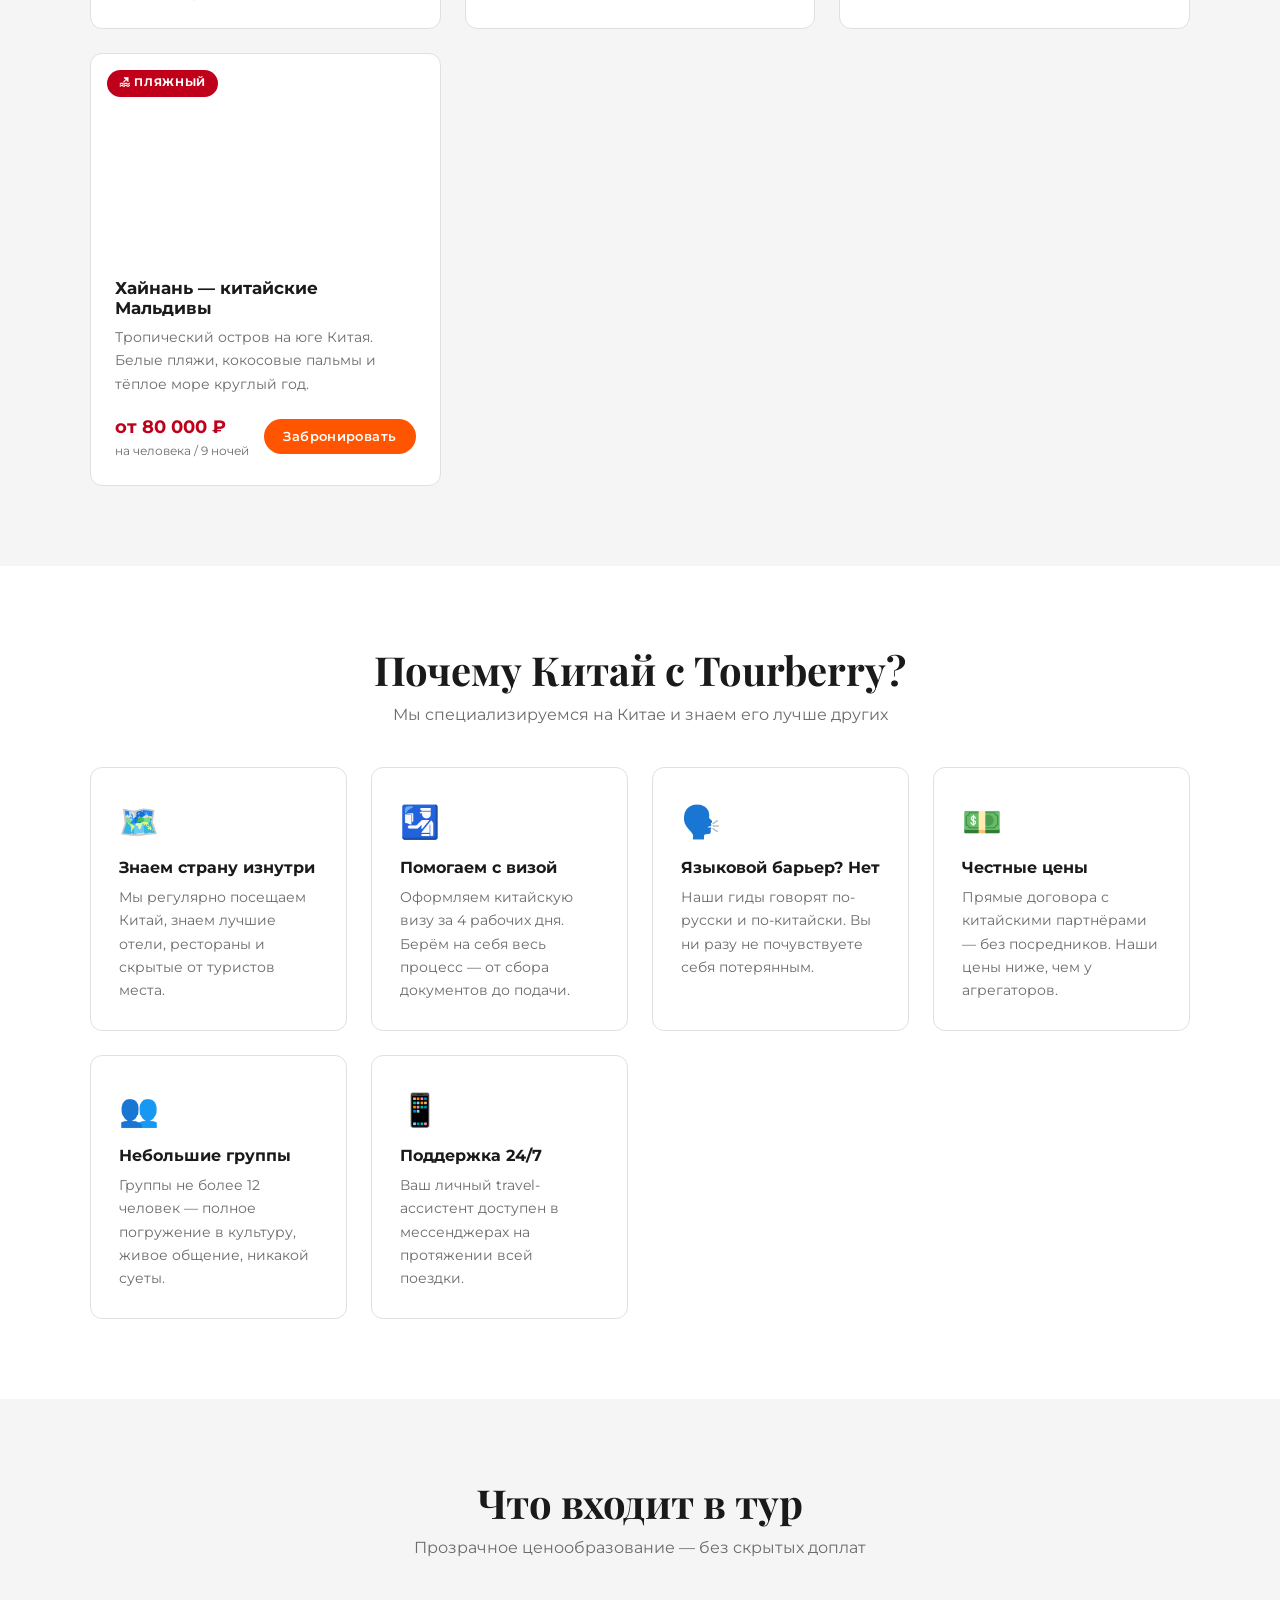
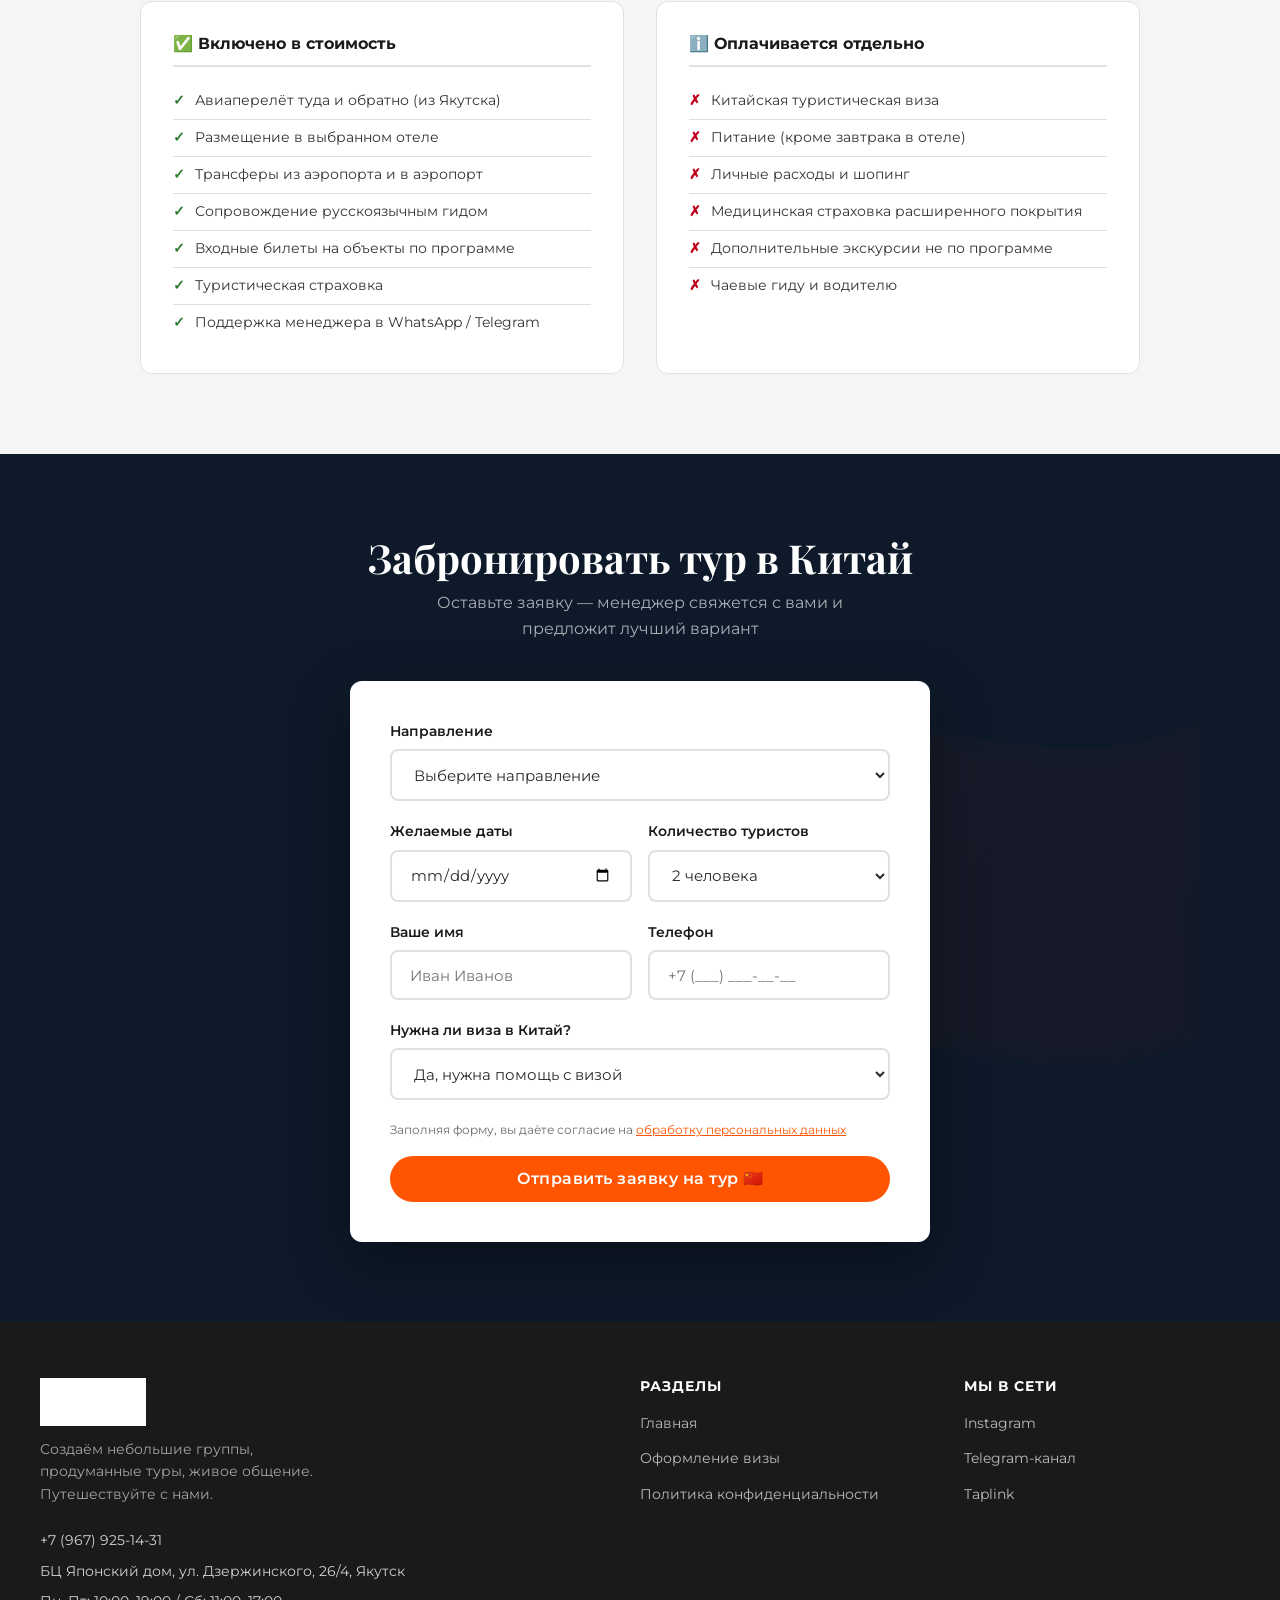
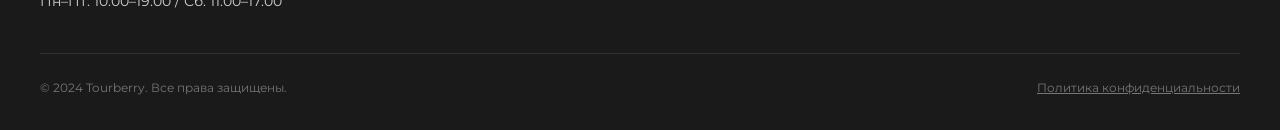
==== commit 718a73ce: "Редизайн: навигация, палитра, акции, фото Юлии, квиз, ИИ-чатбот - Навигация: Туры в Китай / Оформлен" ====
--- a/china.html
+++ b/china.html
@@ -5,6 +5,12 @@
     <meta name="viewport" content="width=device-width, initial-scale=1.0">
     <title>Туры в Китай — Tourberry | Якутск</title>
     <meta name="description" content="Туры в Китай из Якутска от турагентства Tourberry. Харбин, Пекин, Шанхай, Хайнань. Лучшие цены, группы от 2 человек, помощь с визой.">
+    <link rel="apple-touch-icon" sizes="180x180" href="favicon_io/apple-touch-icon.png">
+    <link rel="icon" type="image/png" sizes="32x32" href="favicon_io/favicon-32x32.png">
+    <link rel="icon" type="image/png" sizes="16x16" href="favicon_io/favicon-16x16.png">
+    <link rel="manifest" href="favicon_io/site.webmanifest">
+    <link rel="shortcut icon" href="favicon_io/favicon.ico">
+    <script src="tg.js"></script>
     <link rel="preconnect" href="https://fonts.googleapis.com">
     <link rel="preconnect" href="https://fonts.gstatic.com" crossorigin>
     <link href="https://fonts.googleapis.com/css2?family=Montserrat:ital,wght@0,300;0,400;0,500;0,600;0,700;0,800;1,400&family=Playfair+Display:ital,wght@0,400;0,600;0,700;1,400&display=swap" rel="stylesheet">
@@ -237,10 +243,9 @@
     <div class="nav-inner">
         <a href="index.html" class="nav-logo"><img src="logo.png" alt="TourBerry" style="height:44px;width:auto;"></a>
         <ul class="nav-links">
-            <li><a href="index.html#tours">Афиша</a></li>
-            <li><a href="index.html#why-us">О нас</a></li>
-            <li><a href="index.html#reviews">Отзывы</a></li>
-            <li><a href="index.html#contact">Контакты</a></li>
+            <li><a href="china.html" class="nav-active">Туры в Китай</a></li>
+            <li><a href="visa.html">Оформление визы</a></li>
+            <li><a href="index.html#promo">Акции</a></li>
         </ul>
         <div class="nav-cta">
             <a href="tel:+79679251431" class="nav-phone">+7 (967) 925-14-31</a>
@@ -256,7 +261,7 @@
     <button class="close-btn" onclick="this.closest('.mobile-nav').classList.remove('open')">✕</button>
     <a href="index.html">На главную</a>
     <a href="visa.html">Оформление визы</a>
-    <a href="index.html#contact">Контакты</a>
+    <a href="index.html#promo">Акции</a>
     <a href="tel:+79679251431" class="btn btn-primary">Позвонить</a>
 </div>
 
@@ -552,10 +557,20 @@
 
     function handleChina(e) {
         e.preventDefault();
-        const btn = e.target.querySelector('button[type="submit"]');
+        var f = e.target;
+        var sel = f.querySelectorAll('select');
+        var inp = f.querySelectorAll('input');
+        sendToTelegram('🇨🇳 <b>Заявка — Тур в Китай</b>\n' +
+            'Направление: ' + sel[0].value + '\n' +
+            'Дата: ' + (inp[0].value || 'не указана') + '\n' +
+            'Туристов: ' + sel[1].value + '\n' +
+            'Имя: ' + inp[1].value + '\n' +
+            'Телефон: ' + inp[2].value + '\n' +
+            'Виза: ' + sel[2].value);
+        var btn = f.querySelector('button[type="submit"]');
         btn.textContent = 'Отправка...';
         btn.disabled = true;
-        setTimeout(() => {
+        setTimeout(function() {
             btn.style.display = 'none';
             document.getElementById('china-success').style.display = 'block';
         }, 700);
--- a/style.css
+++ b/style.css
@@ -13,25 +13,27 @@
 
 /* ===== VARIABLES ===== */
 :root {
-    --navy: #0e2240;
-    --navy-mid: #1a3560;
-    --orange: #ff5500;
-    --orange-dark: #e04a00;
-    --teal: #3dc9bd;
-    --teal-dark: #2aada2;
+    --navy: #1A1A1A;
+    --navy-mid: #2B2B2B;
+    --orange: #FF5500;
+    --orange-light: #FF7733;
+    --orange-dark: #CC4400;
+    --teal: #3DC9BD;
+    --teal-light: #6DDDD4;
+    --teal-dark: #2EA89D;
     /* legacy aliases so existing code keeps working */
-    --gold: #e04a00;
-    --gold-light: #3dc9bd;
-    --gold-btn: #ff5500;
-    --off-white: #f8f6f2;
-    --light: #f0eed9;
-    --border: #ddd9d0;
-    --text: #1f1f1f;
-    --muted: #6b6b6b;
+    --gold: #CC4400;
+    --gold-light: #3DC9BD;
+    --gold-btn: #FF5500;
+    --off-white: #F5F5F5;
+    --light: #F5F5F5;
+    --border: #E0E0E0;
+    --text: #2B2B2B;
+    --muted: #6B6B6B;
     --white: #fff;
     --radius: 12px;
-    --shadow: 0 4px 24px rgba(14,34,64,.10);
-    --shadow-lg: 0 8px 40px rgba(14,34,64,.16);
+    --shadow: 0 4px 24px rgba(0,0,0,.10);
+    --shadow-lg: 0 8px 40px rgba(0,0,0,.16);
 }
 
 /* ===== TYPOGRAPHY ===== */
@@ -94,7 +96,7 @@
     top: 0;
     z-index: 100;
     background: #fff;
-    box-shadow: 0 2px 12px rgba(14,34,64,.08);
+    box-shadow: 0 2px 12px rgba(0,0,0,.08);
 }
 .nav-inner {
     max-width: 1200px;
@@ -118,7 +120,8 @@
 .nav-logo .star { color: var(--gold-btn); }
 .nav-links { display: flex; gap: 2rem; list-style: none; }
 .nav-links a { font-size: .9rem; font-weight: 500; color: var(--text); transition: color .2s; }
-.nav-links a:hover { color: var(--gold-btn); }
+.nav-links a:hover { color: var(--orange); }
+.nav-links a.nav-active { color: var(--orange); font-weight: 600; }
 .nav-cta { display: flex; gap: 1rem; align-items: center; }
 .nav-phone { font-weight: 700; color: var(--navy); font-size: .95rem; white-space: nowrap; }
 .hamburger { display: none; flex-direction: column; gap: 5px; padding: 5px; cursor: pointer; }
@@ -194,7 +197,7 @@
     display: none;
     position: fixed;
     inset: 0;
-    background: rgba(14,34,64,.65);
+    background: rgba(0,0,0,.65);
     z-index: 500;
     align-items: center;
     justify-content: center;
